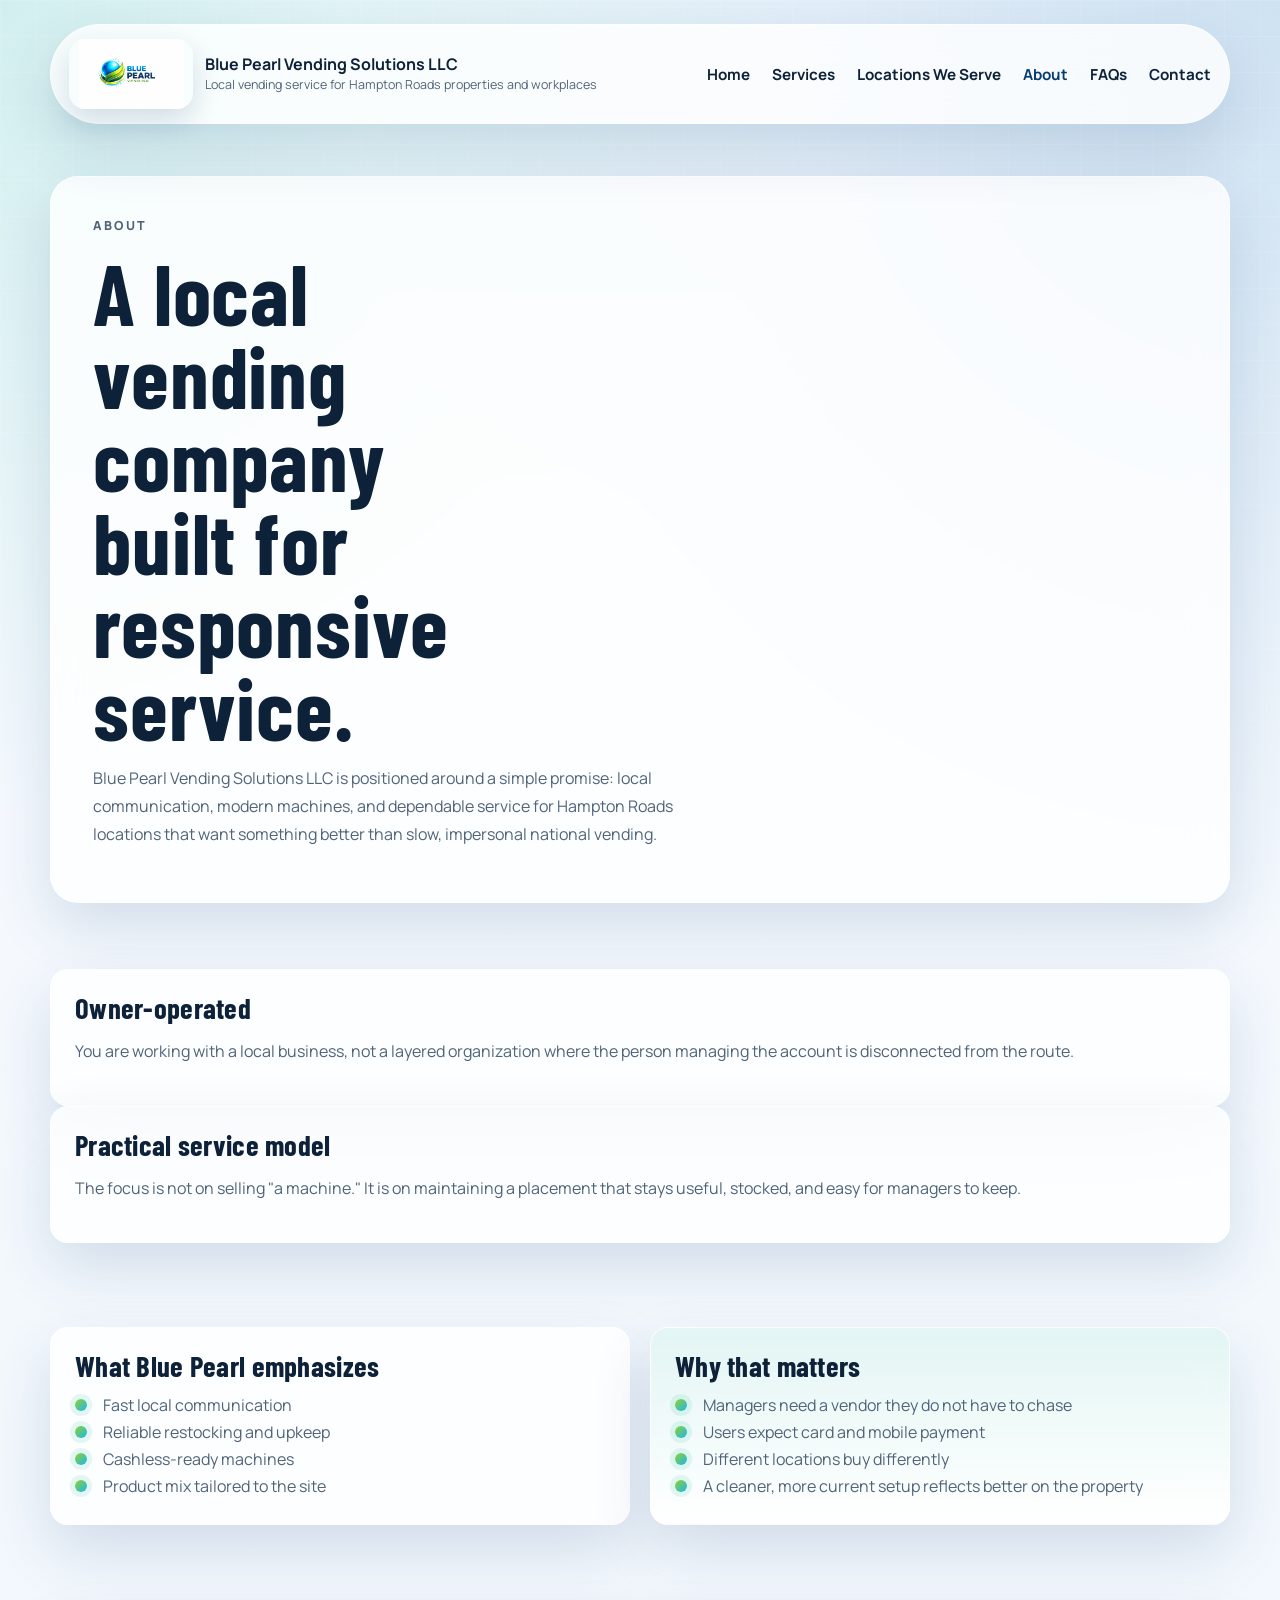
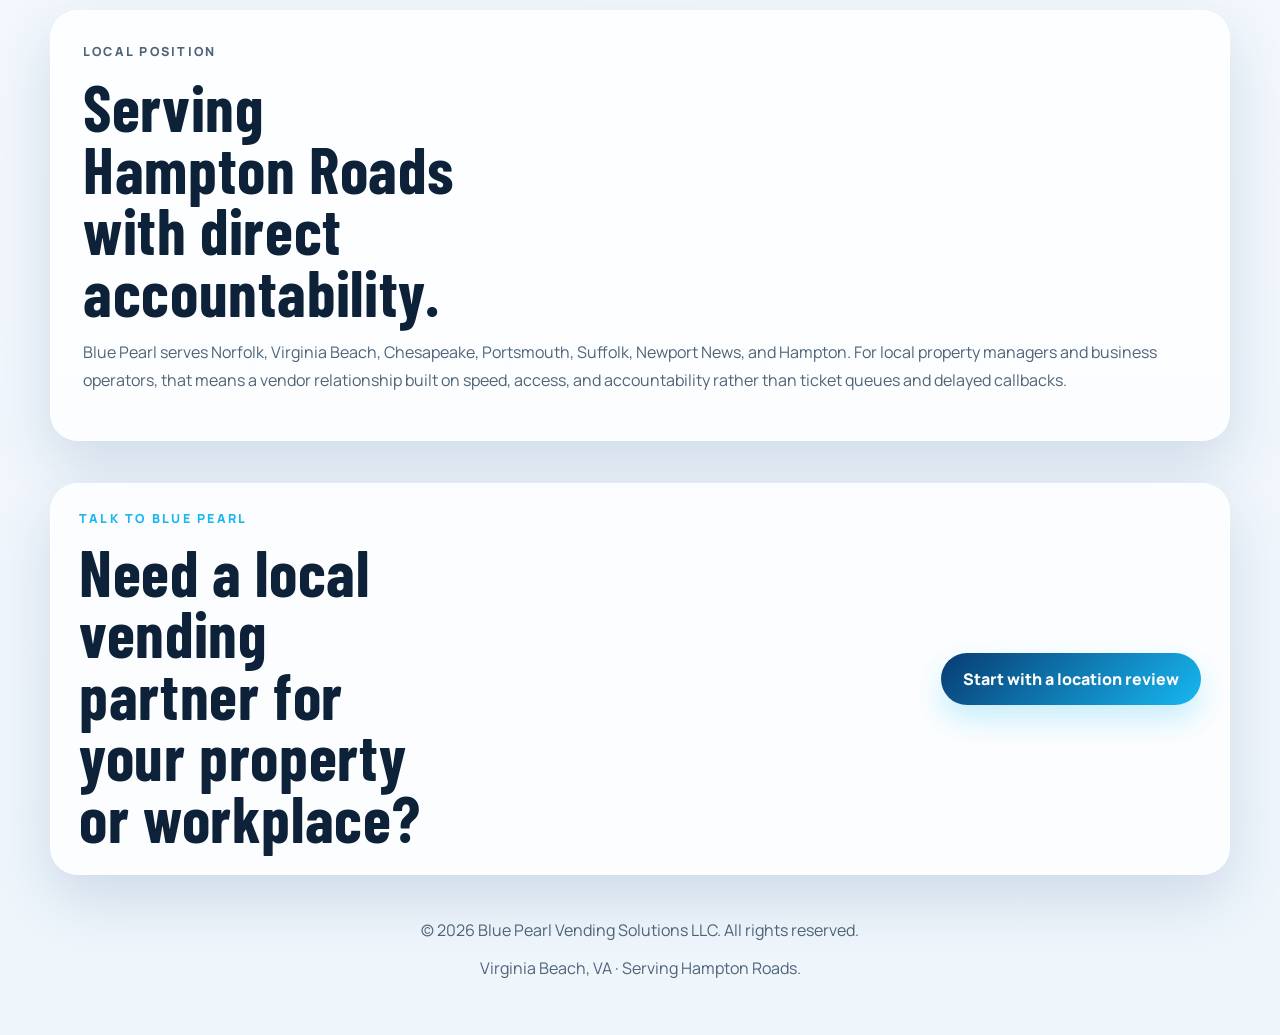
==== about.html @ 00f2899a "Expand site structure and improve conversion copy" ====
<!DOCTYPE html>
<html lang="en">
<head>
  <meta charset="UTF-8">
  <meta name="viewport" content="width=device-width, initial-scale=1.0">
  <meta name="theme-color" content="#0a2540">
  <title>About Blue Pearl Vending Solutions LLC</title>
  <meta name="description" content="Learn about Blue Pearl Vending Solutions LLC, a local owner-operated vending company serving Hampton Roads, Virginia.">
  <link rel="canonical" href="https://bluepearlvending.com/about.html">
  <link rel="icon" type="image/png" href="blue-pearl-logo-clean.png">
  <meta property="og:type" content="website">
  <meta property="og:site_name" content="Blue Pearl Vending Solutions LLC">
  <meta property="og:title" content="About Blue Pearl Vending Solutions LLC">
  <meta property="og:description" content="Local owner-operated vending company serving Hampton Roads with direct communication, cashless machines, and dependable restocking.">
  <meta property="og:url" content="https://bluepearlvending.com/about.html">
  <meta property="og:image" content="https://bluepearlvending.com/machine-lobby.png">
  <meta property="og:image:alt" content="Blue Pearl Vending machine in a lobby">
  <meta name="twitter:card" content="summary_large_image">
  <meta name="twitter:title" content="About Blue Pearl Vending Solutions LLC">
  <meta name="twitter:description" content="Local owner-operated vending service for Hampton Roads businesses and properties.">
  <meta name="twitter:image" content="https://bluepearlvending.com/machine-lobby.png">
  <link rel="preconnect" href="https://fonts.googleapis.com">
  <link rel="preconnect" href="https://fonts.gstatic.com" crossorigin>
  <link href="https://fonts.googleapis.com/css2?family=Barlow+Condensed:wght@500;700&family=Manrope:wght@400;500;700;800&display=swap" rel="stylesheet">
  <link rel="stylesheet" href="styles.css">
</head>
<body>
  <div class="page-shell">
    <header class="site-header">
      <a class="brand" href="index.html" aria-label="Blue Pearl Vending Solutions LLC home">
        <img class="brand-logo" src="blue-pearl-logo-clean.png" alt="Blue Pearl Vending Solutions LLC logo">
        <span class="brand-text">
          <strong>Blue Pearl Vending Solutions LLC</strong>
          <span>Local vending service for Hampton Roads properties and workplaces</span>
        </span>
      </a>
      <button class="nav-toggle" type="button" aria-expanded="false" aria-label="Toggle navigation">
        <span></span>
        <span></span>
        <span></span>
      </button>
      <nav class="site-nav">
        <a href="index.html">Home</a>
        <a href="services.html">Services</a>
        <a href="locations-we-serve.html">Locations We Serve</a>
        <a href="about.html">About</a>
        <a href="faqs.html">FAQs</a>
        <a href="contact.html">Contact</a>
      </nav>
    </header>

    <main>
      <section class="page-hero">
        <div class="page-hero-card">
          <p class="eyebrow">About</p>
          <h1>A local vending company built for responsive service.</h1>
          <p>
            Blue Pearl Vending Solutions LLC is positioned around a simple promise: local communication,
            modern machines, and dependable service for Hampton Roads locations that want something better than
            slow, impersonal national vending.
          </p>
        </div>
      </section>

      <section class="section">
        <div class="card-grid-2">
          <article class="info-card">
            <h3>Owner-operated</h3>
            <p>You are working with a local business, not a layered organization where the person managing the account is disconnected from the route.</p>
          </article>
          <article class="info-card">
            <h3>Practical service model</h3>
            <p>The focus is not on selling "a machine." It is on maintaining a placement that stays useful, stocked, and easy for managers to keep.</p>
          </article>
        </div>
      </section>

      <section class="section">
        <div class="split-grid">
          <div class="feature-panel">
            <h3>What Blue Pearl emphasizes</h3>
            <ul class="check-list">
              <li>Fast local communication</li>
              <li>Reliable restocking and upkeep</li>
              <li>Cashless-ready machines</li>
              <li>Product mix tailored to the site</li>
            </ul>
          </div>
          <div class="feature-panel accent-panel">
            <h3>Why that matters</h3>
            <ul class="check-list">
              <li>Managers need a vendor they do not have to chase</li>
              <li>Users expect card and mobile payment</li>
              <li>Different locations buy differently</li>
              <li>A cleaner, more current setup reflects better on the property</li>
            </ul>
          </div>
        </div>
      </section>

      <section class="section">
        <div class="text-panel">
          <p class="eyebrow">Local position</p>
          <h2>Serving Hampton Roads with direct accountability.</h2>
          <p>
            Blue Pearl serves Norfolk, Virginia Beach, Chesapeake, Portsmouth, Suffolk, Newport News, and Hampton.
            For local property managers and business operators, that means a vendor relationship built on speed,
            access, and accountability rather than ticket queues and delayed callbacks.
          </p>
        </div>
      </section>

      <section class="section cta-band">
        <div>
          <p class="eyebrow">Talk to Blue Pearl</p>
          <h2>Need a local vending partner for your property or workplace?</h2>
        </div>
        <a class="button button-primary" href="contact.html">Start with a location review</a>
      </section>
    </main>

    <footer class="site-footer">
      <p>&copy; <span id="year"></span> Blue Pearl Vending Solutions LLC. All rights reserved.</p>
      <p>Virginia Beach, VA · Serving Hampton Roads.</p>
    </footer>
  </div>

  <div class="mobile-cta">
    <a class="button button-secondary" href="tel:+17572510652">Call Blue Pearl</a>
    <a class="button button-primary" href="contact.html">Get Location Review</a>
  </div>

  <script src="script.js"></script>
</body>
</html>
---- styles.css ----
:root {
  --bg: #f5f8fc;
  --surface: rgba(255, 255, 255, 0.8);
  --surface-strong: #ffffff;
  --text: #0d2238;
  --muted: #4f6478;
  --line: rgba(13, 34, 56, 0.12);
  --primary: #18b7f1;
  --primary-deep: #073c72;
  --accent: #94d228;
  --shadow: 0 24px 60px rgba(7, 60, 114, 0.14);
  --radius-lg: 28px;
  --radius-md: 18px;
  --radius-sm: 12px;
  --max-width: 1180px;
}

* {
  box-sizing: border-box;
}

html {
  scroll-behavior: smooth;
}

body {
  margin: 0;
  font-family: "Manrope", sans-serif;
  color: var(--text);
  background:
    radial-gradient(circle at top left, rgba(37, 184, 165, 0.18), transparent 28%),
    radial-gradient(circle at top right, rgba(15, 111, 184, 0.18), transparent 32%),
    linear-gradient(180deg, #f8fbff 0%, #eef5fb 100%);
}

body::before {
  content: "";
  position: fixed;
  inset: 0;
  background-image:
    linear-gradient(rgba(255, 255, 255, 0.32) 1px, transparent 1px),
    linear-gradient(90deg, rgba(255, 255, 255, 0.32) 1px, transparent 1px);
  background-size: 36px 36px;
  pointer-events: none;
  opacity: 0.34;
}

.page-shell {
  position: relative;
  z-index: 1;
  width: min(calc(100% - 32px), var(--max-width));
  margin: 0 auto;
  padding: 24px 0 40px;
}

.site-header {
  display: flex;
  align-items: center;
  justify-content: space-between;
  gap: 24px;
  padding: 14px 18px;
  position: sticky;
  top: 16px;
  z-index: 10;
  background: rgba(255, 255, 255, 0.8);
  backdrop-filter: blur(18px);
  border: 1px solid rgba(255, 255, 255, 0.58);
  border-radius: 999px;
  box-shadow: var(--shadow);
}

.brand {
  display: inline-flex;
  align-items: center;
  gap: 12px;
  min-width: 0;
  color: var(--text);
  text-decoration: none;
}

.brand-logo {
  width: 124px;
  height: 70px;
  object-fit: contain;
  border-radius: 16px;
  box-shadow: 0 12px 28px rgba(7, 60, 114, 0.16);
  animation: floatLogo 6s ease-in-out infinite;
}

.brand-text {
  display: grid;
  line-height: 1.1;
}

.brand-text strong {
  font-size: 1rem;
}

.brand-text span {
  margin-top: 5px;
  font-size: 0.78rem;
  color: var(--muted);
}

.site-nav {
  display: flex;
  align-items: center;
  gap: 22px;
}

.site-nav a {
  color: var(--text);
  text-decoration: none;
  font-weight: 700;
  font-size: 0.95rem;
}

.site-nav a.is-active {
  color: var(--primary-deep);
}

.nav-toggle {
  display: none;
  width: 48px;
  height: 48px;
  border: 0;
  border-radius: 50%;
  background: #eaf3fb;
  cursor: pointer;
}

.nav-toggle span {
  display: block;
  width: 20px;
  height: 2px;
  margin: 4px auto;
  background: var(--text);
  border-radius: 999px;
}

.hero {
  display: grid;
  grid-template-columns: 1.05fr 0.95fr;
  gap: 28px;
  padding: 64px 0 36px;
  align-items: stretch;
}

.page-hero {
  padding: 52px 0 24px;
}

.page-hero-card {
  border-radius: var(--radius-lg);
  padding: 38px 42px;
  background: var(--surface);
  border: 1px solid rgba(255, 255, 255, 0.75);
  backdrop-filter: blur(18px);
  box-shadow: var(--shadow);
}

.page-hero-card p {
  max-width: 64ch;
  color: var(--muted);
  line-height: 1.75;
}

.hero-copy,
.hero-card,
.info-card,
.feature-panel,
.contact-card,
.timeline article,
.audience-card,
.machine-card,
.faq-card,
.proof-list article,
.cta-band {
  background: var(--surface);
  border: 1px solid rgba(255, 255, 255, 0.75);
  backdrop-filter: blur(18px);
  box-shadow: var(--shadow);
}

.hero-copy {
  border-radius: var(--radius-lg);
  padding: 42px;
  position: relative;
  overflow: hidden;
}

.hero-brand-panel {
  position: relative;
  z-index: 1;
  display: inline-flex;
  align-items: center;
  justify-content: center;
  width: min(100%, 340px);
  margin-bottom: 20px;
  padding: 10px 14px;
  border-radius: 22px;
  background: linear-gradient(180deg, rgba(255, 255, 255, 0.94), rgba(233, 241, 248, 0.94));
  border: 1px solid rgba(255, 255, 255, 0.92);
  box-shadow: 0 18px 36px rgba(7, 60, 114, 0.12);
}

.hero-brand-image {
  display: block;
  width: 100%;
  height: auto;
  border-radius: 14px;
}

.hero-aura {
  position: absolute;
  width: 340px;
  height: 340px;
  top: -120px;
  left: -120px;
  border-radius: 50%;
  background:
    radial-gradient(circle, rgba(24, 183, 241, 0.32) 0%, rgba(148, 210, 40, 0.22) 34%, rgba(24, 183, 241, 0.06) 58%, transparent 72%);
  filter: blur(8px);
  pointer-events: none;
  animation: pulseAura 8s ease-in-out infinite;
}

.eyebrow {
  margin: 0 0 14px;
  color: var(--primary);
  text-transform: uppercase;
  letter-spacing: 0.18em;
  font-size: 0.78rem;
  font-weight: 800;
}

h1,
h2,
h3 {
  margin: 0;
  font-family: "Barlow Condensed", sans-serif;
  line-height: 0.96;
  letter-spacing: 0.01em;
}

h1 {
  font-size: clamp(3rem, 8vw, 5.4rem);
  max-width: 11ch;
}

h2 {
  font-size: clamp(2.2rem, 5vw, 4rem);
  max-width: 13ch;
}

h3 {
  font-size: 1.8rem;
  margin-bottom: 12px;
}

.hero-text,
.info-card p,
.feature-panel li,
.timeline p,
.contact-section p,
.trust-strip p,
.trust-strip span,
.audience-card p,
.machine-card p,
.faq-card p,
.proof-copy > p:not(.eyebrow),
.proof-list span {
  color: var(--muted);
}

.hero-text {
  margin: 20px 0 0;
  max-width: 58ch;
  font-size: 1.05rem;
  line-height: 1.72;
}

.hero-actions {
  display: flex;
  flex-wrap: wrap;
  gap: 14px;
  margin: 28px 0;
}

.brand-ribbon {
  position: relative;
  z-index: 1;
  display: flex;
  flex-wrap: wrap;
  gap: 10px;
  margin-bottom: 22px;
}

.brand-ribbon span {
  padding: 9px 14px;
  border-radius: 999px;
  font-size: 0.84rem;
  font-weight: 800;
  letter-spacing: 0.08em;
  text-transform: uppercase;
  color: var(--primary-deep);
  background: linear-gradient(135deg, rgba(24, 183, 241, 0.14), rgba(148, 210, 40, 0.18));
  border: 1px solid rgba(24, 183, 241, 0.18);
}

.button {
  display: inline-flex;
  align-items: center;
  justify-content: center;
  min-height: 52px;
  padding: 0 22px;
  border: 0;
  border-radius: 999px;
  font: inherit;
  font-weight: 800;
  text-decoration: none;
  cursor: pointer;
  transition: transform 180ms ease, box-shadow 180ms ease, background 180ms ease;
}

.button:hover {
  transform: translateY(-2px);
}

.button-primary {
  color: #fff;
  background: linear-gradient(135deg, var(--primary-deep), var(--primary));
  box-shadow: 0 14px 30px rgba(24, 183, 241, 0.24);
}

.button-secondary {
  color: var(--text);
  background: rgba(255, 255, 255, 0.75);
  border: 1px solid var(--line);
}

.button-full {
  width: 100%;
}

.hero-points,
.check-list,
.machine-list {
  margin: 0;
  padding: 0;
  list-style: none;
}

.hero-points {
  display: grid;
  gap: 10px;
}

.hero-points li,
.check-list li,
.machine-list li {
  position: relative;
  padding-left: 28px;
}

.hero-points li::before,
.check-list li::before,
.machine-list li::before {
  content: "";
  position: absolute;
  left: 0;
  top: 0.45em;
  width: 12px;
  height: 12px;
  border-radius: 50%;
  background: linear-gradient(135deg, var(--accent), var(--primary));
  box-shadow: 0 0 0 5px rgba(37, 184, 165, 0.12);
}

.hero-card {
  border-radius: var(--radius-lg);
  padding: 0;
  display: grid;
  overflow: hidden;
  position: relative;
  min-height: 640px;
}

.hero-card::after {
  content: "";
  position: absolute;
  inset: 0;
  background: linear-gradient(180deg, rgba(7, 28, 46, 0.06), rgba(7, 28, 46, 0.7));
}

.hero-image,
.section-image {
  display: block;
  width: 100%;
  height: 100%;
  object-fit: cover;
}

.hero-overlay {
  position: absolute;
  left: 20px;
  right: 20px;
  bottom: 20px;
  z-index: 1;
}

.card-label {
  margin: 0 0 18px;
  text-transform: uppercase;
  letter-spacing: 0.16em;
  font-weight: 700;
  font-size: 0.8rem;
  color: rgba(255, 255, 255, 0.84);
}

.metric-grid {
  display: grid;
  gap: 12px;
}

.metric-grid article {
  padding: 16px 18px;
  border-radius: var(--radius-md);
  background: rgba(7, 28, 46, 0.62);
  border: 1px solid rgba(255, 255, 255, 0.16);
  backdrop-filter: blur(8px);
}

.metric-grid strong {
  display: block;
  color: #fff;
  font-family: "Barlow Condensed", sans-serif;
  font-size: 1.8rem;
  margin-bottom: 4px;
}

.metric-grid span {
  color: rgba(255, 255, 255, 0.84);
}

.trust-strip {
  display: flex;
  flex-wrap: wrap;
  align-items: center;
  gap: 16px;
  padding: 16px 24px;
  margin: 10px 0 34px;
  border-radius: 999px;
  background: rgba(255, 255, 255, 0.58);
  border: 1px solid rgba(255, 255, 255, 0.82);
}

.trust-strip p {
  margin: 0;
  font-weight: 800;
}

.trust-strip div {
  display: flex;
  flex-wrap: wrap;
  gap: 10px;
}

.trust-strip span {
  padding: 8px 14px;
  border-radius: 999px;
  background: rgba(13, 34, 56, 0.05);
  font-size: 0.92rem;
  font-weight: 700;
}

.impact-strip,
.card-grid,
.split-grid,
.audience-grid,
.machine-grid,
.faq-grid,
.timeline {
  display: grid;
  gap: 20px;
}

.impact-strip {
  grid-template-columns: repeat(4, minmax(0, 1fr));
  margin: 0 0 32px;
}

.impact-strip article {
  padding: 22px;
  border-radius: var(--radius-md);
}

.impact-strip strong {
  display: block;
  margin-bottom: 10px;
  font-family: "Barlow Condensed", sans-serif;
  font-size: 1.5rem;
  color: var(--primary-deep);
}

.impact-strip span {
  color: var(--muted);
  line-height: 1.68;
}

.section {
  padding: 42px 0;
}

.section-heading {
  margin-bottom: 22px;
}

.proof-section,
.contact-section {
  display: grid;
  grid-template-columns: 1fr 0.95fr;
  gap: 22px;
  align-items: center;
}

.proof-copy > p:not(.eyebrow) {
  max-width: 62ch;
  line-height: 1.75;
}

.proof-list {
  display: grid;
  gap: 14px;
  margin-top: 26px;
}

.proof-list article,
.info-card,
.feature-panel,
.contact-card,
.timeline article,
.audience-card,
.machine-card,
.faq-card {
  border-radius: var(--radius-md);
  padding: 24px;
}

.proof-list strong {
  display: block;
  margin-bottom: 6px;
}

.proof-list span,
.info-card p,
.feature-panel li,
.timeline p,
.contact-card p,
.audience-card p,
.machine-card p,
.faq-card p {
  line-height: 1.7;
}

.proof-image-wrap {
  height: 100%;
  min-height: 560px;
  overflow: hidden;
  border-radius: var(--radius-lg);
  box-shadow: var(--shadow);
}

.card-grid {
  grid-template-columns: repeat(3, minmax(0, 1fr));
}

.card-grid-2 {
  grid-template-columns: repeat(2, minmax(0, 1fr));
}

.split-grid {
  grid-template-columns: repeat(2, minmax(0, 1fr));
}

.audience-grid {
  grid-template-columns: repeat(3, minmax(0, 1fr));
}

.audience-grid-extended {
  grid-template-columns: repeat(3, minmax(0, 1fr));
}

.machine-grid {
  grid-template-columns: repeat(3, minmax(0, 1fr));
}

.faq-grid {
  grid-template-columns: repeat(2, minmax(0, 1fr));
}

.text-panel {
  border-radius: var(--radius-lg);
  padding: 30px 32px;
  background: var(--surface);
  border: 1px solid rgba(255, 255, 255, 0.75);
  box-shadow: var(--shadow);
}

.text-panel p,
.text-panel li {
  color: var(--muted);
  line-height: 1.75;
}

.text-panel ul {
  margin: 16px 0 0;
  padding-left: 20px;
}

.service-area-list {
  display: flex;
  flex-wrap: wrap;
  gap: 10px;
  margin-top: 18px;
}

.service-area-list span {
  padding: 10px 14px;
  border-radius: 999px;
  background: rgba(13, 34, 56, 0.05);
  color: var(--primary-deep);
  font-weight: 700;
}

.accent-panel {
  background:
    linear-gradient(180deg, rgba(37, 184, 165, 0.12), rgba(255, 255, 255, 0.82)),
    var(--surface);
}

.machine-card {
  position: relative;
  overflow: hidden;
}

.machine-card::before {
  content: "";
  position: absolute;
  inset: 0 0 auto 0;
  height: 5px;
  background: linear-gradient(90deg, var(--primary), var(--accent));
}

.machine-card-top {
  display: flex;
  flex-direction: column;
  gap: 10px;
  margin-bottom: 12px;
}

.machine-badge {
  align-self: flex-start;
  padding: 8px 12px;
  border-radius: 999px;
  background: rgba(7, 60, 114, 0.08);
  color: var(--primary-deep);
  font-size: 0.76rem;
  font-weight: 800;
  letter-spacing: 0.08em;
  text-transform: uppercase;
}

.machine-card-highlight {
  background:
    radial-gradient(circle at top right, rgba(148, 210, 40, 0.18), transparent 30%),
    linear-gradient(180deg, rgba(24, 183, 241, 0.08), rgba(255, 255, 255, 0.84));
}

.machine-list {
  margin-top: 18px;
  display: grid;
  gap: 10px;
}

.machine-list li {
  color: var(--muted);
  line-height: 1.65;
}

.timeline {
  grid-template-columns: repeat(4, minmax(0, 1fr));
  gap: 18px;
}

.timeline span {
  display: inline-flex;
  align-items: center;
  justify-content: center;
  width: 46px;
  height: 46px;
  margin-bottom: 16px;
  border-radius: 50%;
  background: linear-gradient(135deg, var(--primary-deep), var(--accent));
  color: #fff;
  font-family: "Barlow Condensed", sans-serif;
  font-size: 1.2rem;
}

.cta-band {
  border-radius: var(--radius-lg);
  padding: 26px 28px;
  display: flex;
  align-items: center;
  justify-content: space-between;
  gap: 20px;
}

.contact-copy {
  padding: 12px 0;
}

.contact-points {
  display: grid;
  gap: 14px;
  margin-top: 24px;
}

.contact-points article {
  padding: 18px 20px;
  border-radius: var(--radius-md);
  background: rgba(255, 255, 255, 0.56);
  border: 1px solid rgba(255, 255, 255, 0.72);
  box-shadow: 0 18px 36px rgba(7, 60, 114, 0.08);
}

.contact-points strong {
  display: block;
  margin-bottom: 6px;
  color: var(--primary-deep);
}

.contact-points a,
.contact-card a {
  color: var(--primary-deep);
}

.form-intro {
  margin-top: 0;
  margin-bottom: 18px;
}

.lead-form {
  display: grid;
  grid-template-columns: repeat(2, minmax(0, 1fr));
  gap: 14px;
}

.lead-form label {
  display: grid;
  gap: 8px;
  font-size: 0.95rem;
  font-weight: 700;
  color: var(--text);
}

.field-full {
  grid-column: 1 / -1;
}

.lead-form input,
.lead-form select,
.lead-form textarea {
  width: 100%;
  padding: 14px 16px;
  border: 1px solid rgba(13, 34, 56, 0.12);
  border-radius: 14px;
  background: rgba(255, 255, 255, 0.94);
  color: var(--text);
  font: inherit;
}

.lead-form input:focus,
.lead-form select:focus,
.lead-form textarea:focus {
  outline: 2px solid rgba(24, 183, 241, 0.22);
  border-color: rgba(24, 183, 241, 0.42);
}

.lead-form textarea {
  resize: vertical;
  min-height: 132px;
}

.form-note {
  grid-column: 1 / -1;
  margin: -2px 0 0;
  font-size: 0.9rem;
  color: var(--muted);
}

.site-footer {
  padding-top: 28px;
  color: var(--muted);
  text-align: center;
}

.site-footer a {
  color: var(--primary-deep);
}

.mobile-cta {
  position: fixed;
  left: 12px;
  right: 12px;
  bottom: 12px;
  z-index: 20;
  display: none;
  gap: 10px;
  padding: 10px;
  border-radius: 20px;
  background: rgba(255, 255, 255, 0.9);
  border: 1px solid rgba(255, 255, 255, 0.82);
  backdrop-filter: blur(18px);
  box-shadow: 0 20px 40px rgba(7, 60, 114, 0.18);
}

.mobile-cta .button {
  min-height: 48px;
}

.reveal {
  opacity: 0;
  transform: translateY(28px);
  transition: opacity 700ms ease, transform 700ms ease;
  will-change: opacity, transform;
}

.reveal.is-visible {
  opacity: 1;
  transform: translateY(0);
}

@keyframes floatLogo {
  0%,
  100% {
    transform: translateY(0);
  }

  50% {
    transform: translateY(-4px);
  }
}

@keyframes pulseAura {
  0%,
  100% {
    transform: scale(1);
    opacity: 0.9;
  }

  50% {
    transform: scale(1.08);
    opacity: 1;
  }
}

@media (max-width: 980px) {
  .hero,
  .card-grid-2,
  .contact-section,
  .timeline,
  .card-grid,
  .split-grid,
  .proof-section,
  .audience-grid,
  .impact-strip,
  .machine-grid,
  .faq-grid {
    grid-template-columns: 1fr;
  }

  .site-header {
    border-radius: 26px;
    align-items: flex-start;
    flex-wrap: wrap;
  }

  .nav-toggle {
    display: block;
    margin-left: auto;
  }

  .site-nav {
    display: none;
    width: 100%;
    padding-top: 8px;
    flex-direction: column;
    align-items: flex-start;
    gap: 14px;
  }

  .site-header.nav-open .site-nav {
    display: flex;
  }

  .hero-card {
    min-height: 420px;
  }

  .proof-image-wrap {
    min-height: 360px;
  }

  .cta-band {
    flex-direction: column;
    align-items: flex-start;
  }

  h1,
  h2 {
    max-width: none;
  }
}

@media (max-width: 640px) {
  .page-shell {
    width: min(calc(100% - 20px), var(--max-width));
    padding-top: 12px;
  }

  .site-header,
  .hero-copy,
  .page-hero-card,
  .text-panel,
  .info-card,
  .feature-panel,
  .timeline article,
  .contact-card,
  .audience-card,
  .machine-card,
  .faq-card,
  .proof-list article {
    padding-left: 18px;
    padding-right: 18px;
  }

  .hero {
    padding-top: 28px;
  }

  .brand {
    width: calc(100% - 60px);
  }

  .brand-logo {
    width: 96px;
    height: 58px;
  }

  .brand-text strong {
    font-size: 0.92rem;
  }

  .brand-text span {
    font-size: 0.72rem;
  }

  .hero-aura {
    width: 240px;
    height: 240px;
    top: -70px;
    left: -70px;
  }

  .hero-actions,
  .lead-form {
    grid-template-columns: 1fr;
    flex-direction: column;
  }

  .hero-overlay {
    left: 14px;
    right: 14px;
    bottom: 14px;
  }

  .button {
    width: 100%;
  }

  .trust-strip {
    border-radius: 24px;
  }

  .mobile-cta {
    display: grid;
    grid-template-columns: 1fr 1.2fr;
  }

  .site-footer {
    padding-bottom: 88px;
  }
}
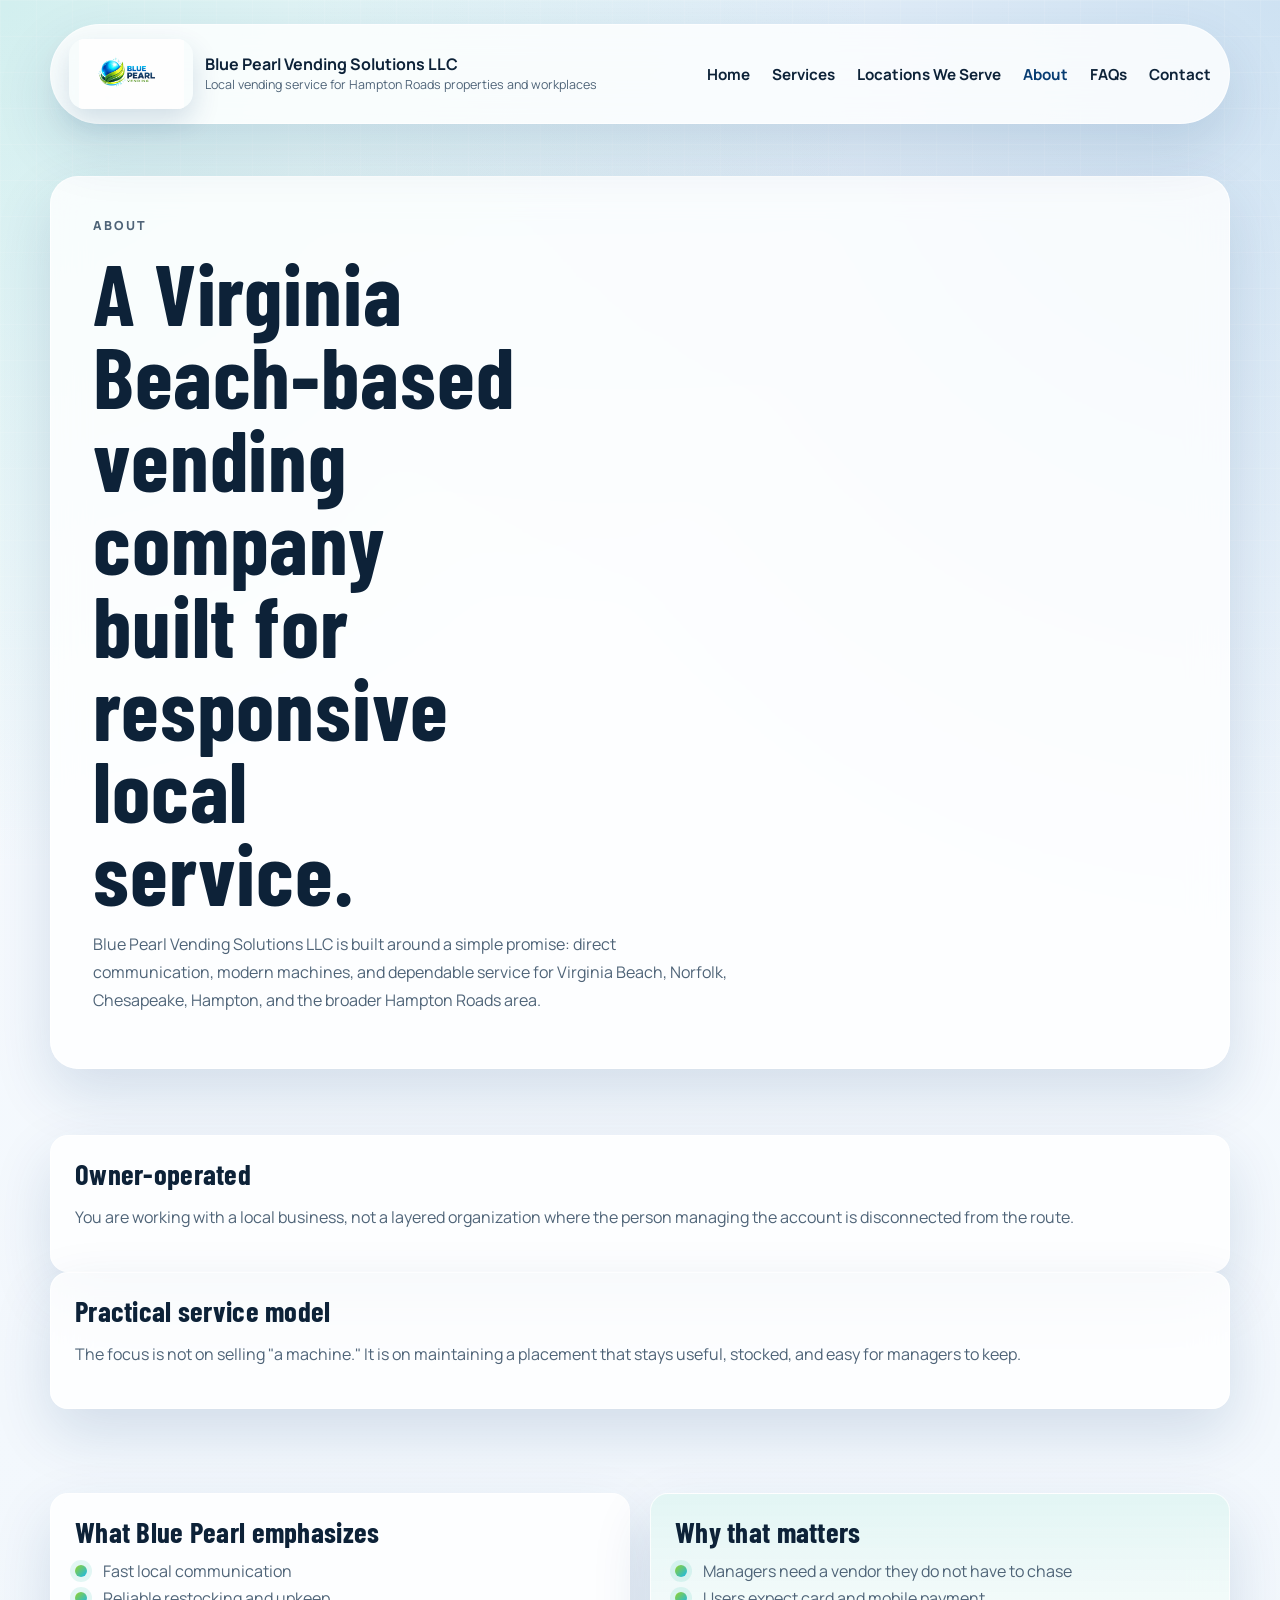
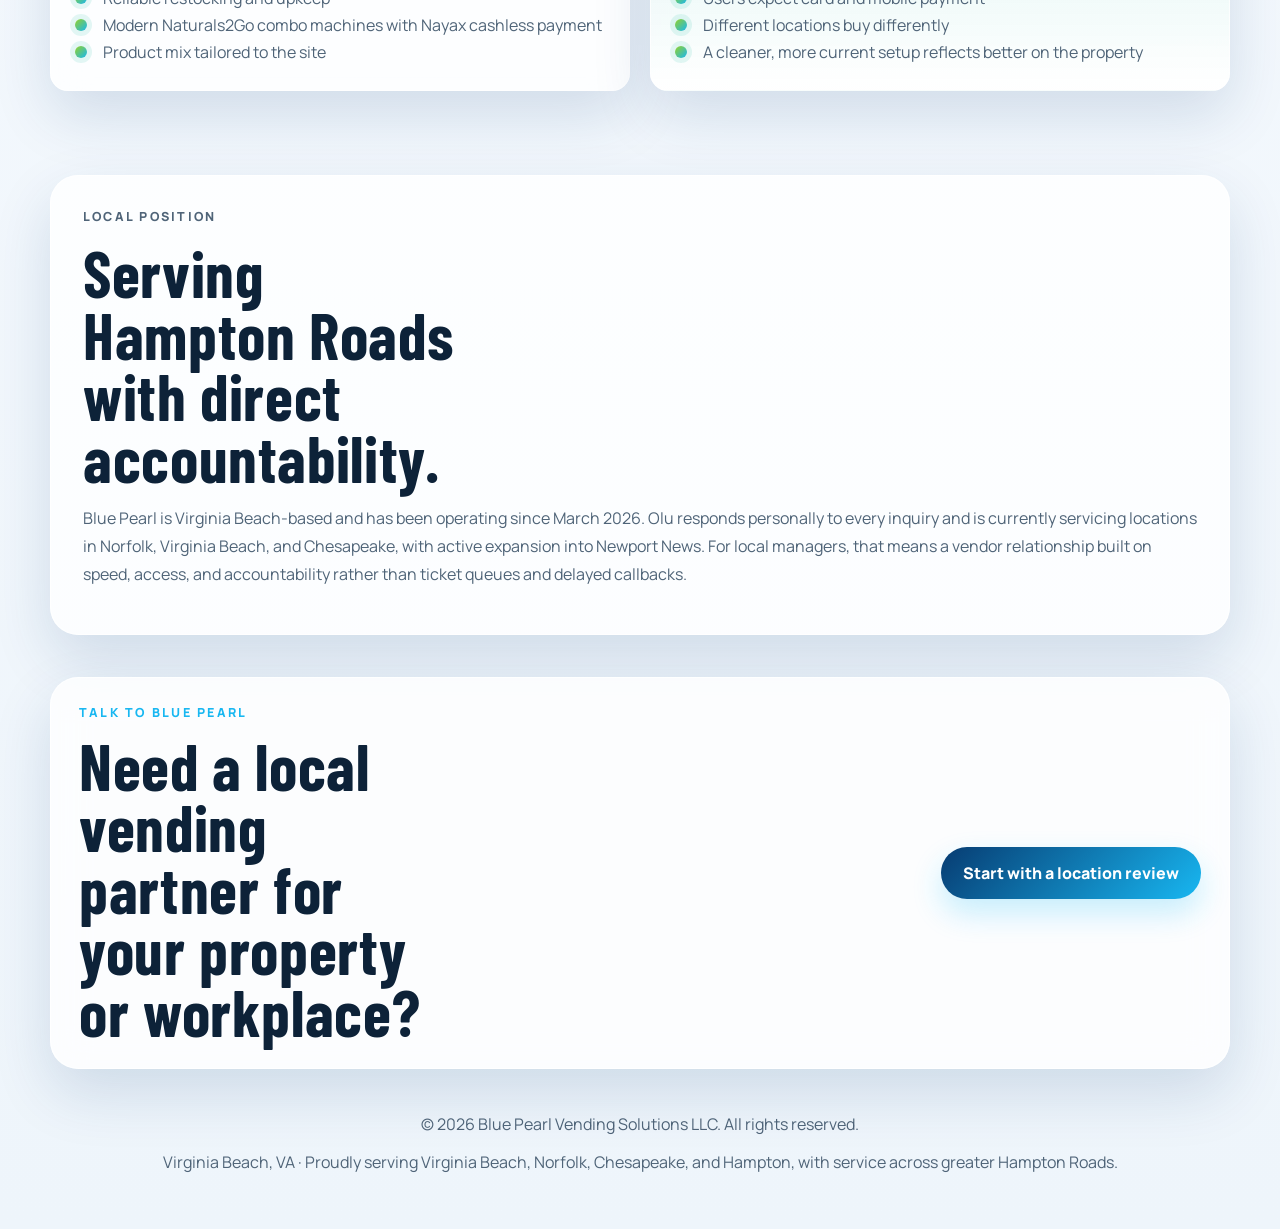
==== commit 266288d6: "Rewrite site copy for local conversion focus" ====
--- a/about.html
+++ b/about.html
@@ -53,11 +53,11 @@
       <section class="page-hero">
         <div class="page-hero-card">
           <p class="eyebrow">About</p>
-          <h1>A local vending company built for responsive service.</h1>
+          <h1>A Virginia Beach-based vending company built for responsive local service.</h1>
           <p>
-            Blue Pearl Vending Solutions LLC is positioned around a simple promise: local communication,
-            modern machines, and dependable service for Hampton Roads locations that want something better than
-            slow, impersonal national vending.
+            Blue Pearl Vending Solutions LLC is built around a simple promise: direct communication,
+            modern machines, and dependable service for Virginia Beach, Norfolk, Chesapeake, Hampton, and the
+            broader Hampton Roads area.
           </p>
         </div>
       </section>
@@ -82,7 +82,7 @@
             <ul class="check-list">
               <li>Fast local communication</li>
               <li>Reliable restocking and upkeep</li>
-              <li>Cashless-ready machines</li>
+              <li>Modern Naturals2Go combo machines with Nayax cashless payment</li>
               <li>Product mix tailored to the site</li>
             </ul>
           </div>
@@ -103,8 +103,9 @@
           <p class="eyebrow">Local position</p>
           <h2>Serving Hampton Roads with direct accountability.</h2>
           <p>
-            Blue Pearl serves Norfolk, Virginia Beach, Chesapeake, Portsmouth, Suffolk, Newport News, and Hampton.
-            For local property managers and business operators, that means a vendor relationship built on speed,
+            Blue Pearl is Virginia Beach-based and has been operating since March 2026. Olu responds personally
+            to every inquiry and is currently servicing locations in Norfolk, Virginia Beach, and Chesapeake, with
+            active expansion into Newport News. For local managers, that means a vendor relationship built on speed,
             access, and accountability rather than ticket queues and delayed callbacks.
           </p>
         </div>
@@ -121,7 +122,7 @@
 
     <footer class="site-footer">
       <p>&copy; <span id="year"></span> Blue Pearl Vending Solutions LLC. All rights reserved.</p>
-      <p>Virginia Beach, VA · Serving Hampton Roads.</p>
+      <p>Virginia Beach, VA · Proudly serving Virginia Beach, Norfolk, Chesapeake, and Hampton, with service across greater Hampton Roads.</p>
     </footer>
   </div>
 
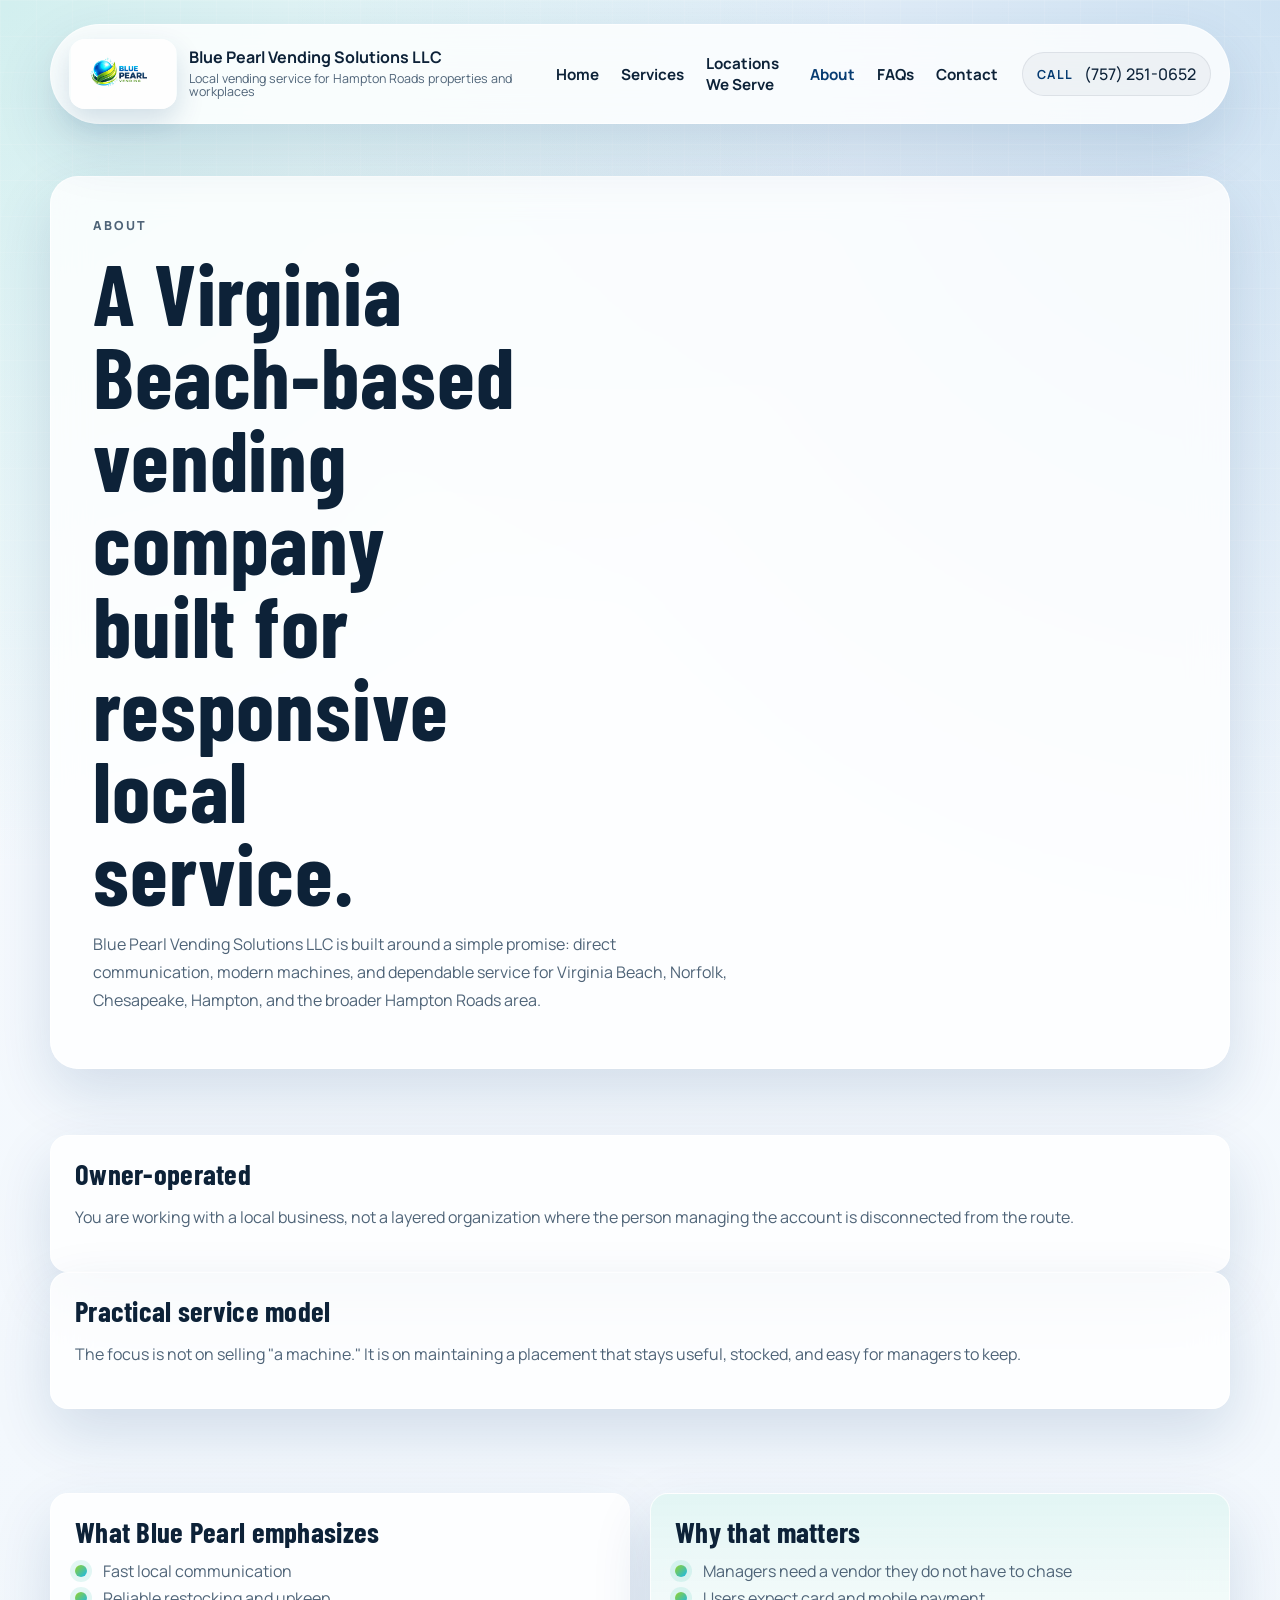
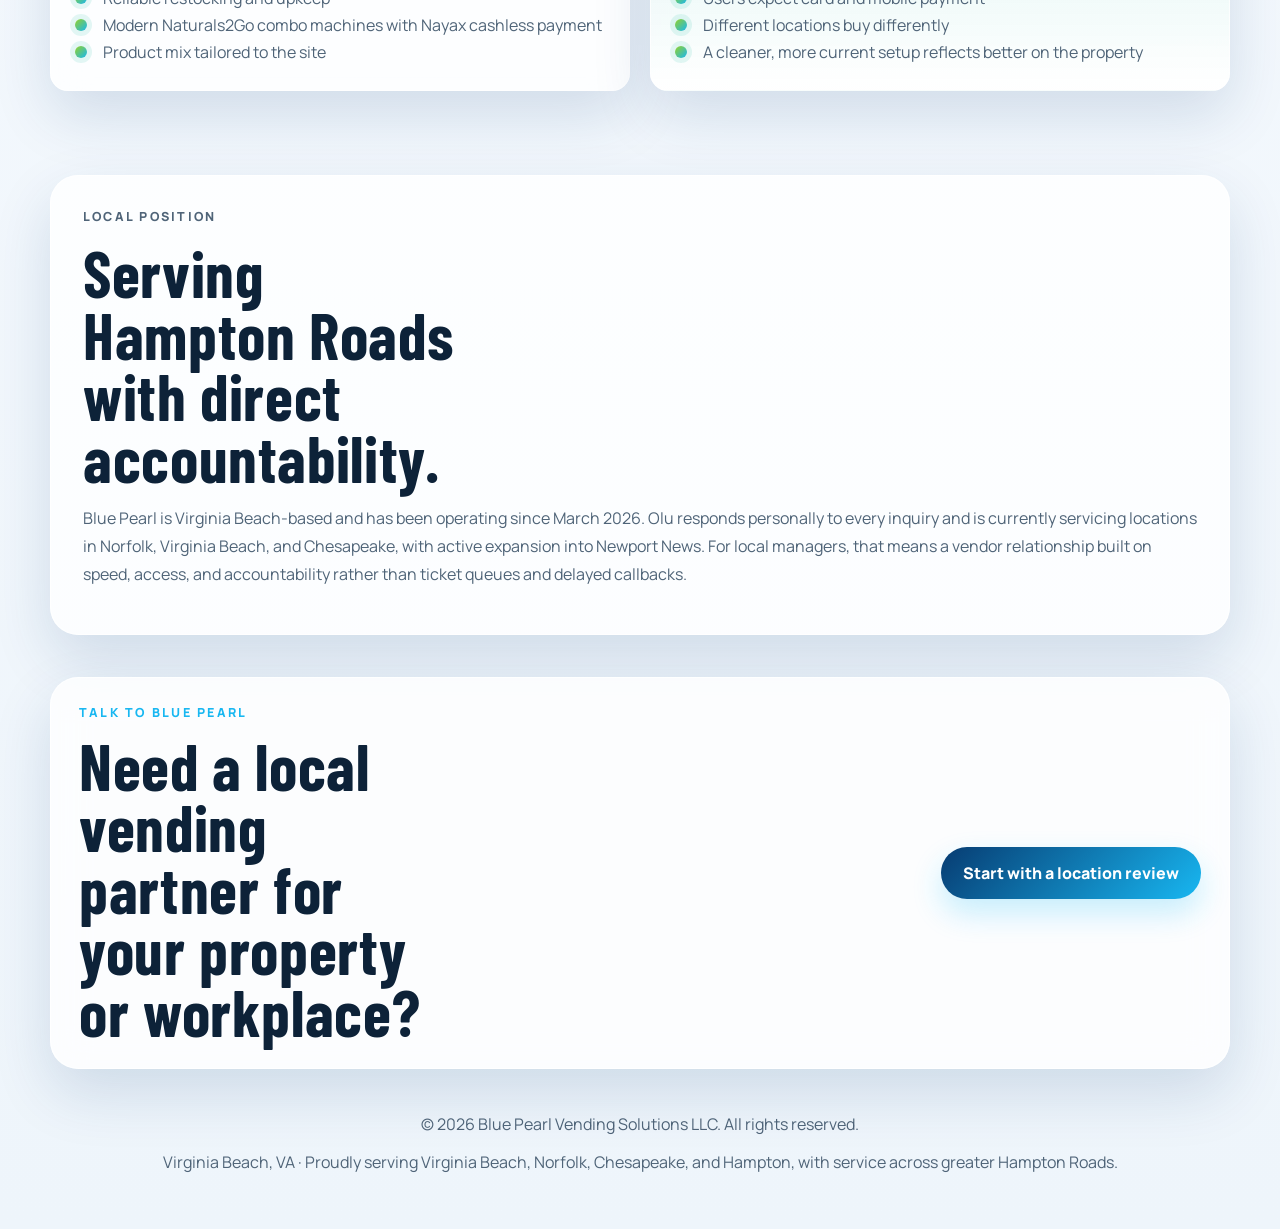
==== commit 9f0a3551: "Add phone number to site header" ====
--- a/about.html
+++ b/about.html
@@ -47,6 +47,10 @@
         <a href="faqs.html">FAQs</a>
         <a href="contact.html">Contact</a>
       </nav>
+
+      <a class="header-phone" href="tel:+17572510652" aria-label="Call Blue Pearl Vending">
+        <span class="header-phone-label">Call</span> (757) 251-0652
+      </a>
     </header>
 
     <main>
--- a/styles.css
+++ b/styles.css
@@ -119,6 +119,32 @@
   color: var(--primary-deep);
 }
 
+.header-phone {
+  display: inline-flex;
+  align-items: center;
+  gap: 10px;
+  color: inherit;
+  text-decoration: none;
+  font-weight: 500;
+  padding: 10px 14px;
+  border-radius: 999px;
+  background: rgba(13, 34, 56, 0.04);
+  border: 1px solid rgba(13, 34, 56, 0.08);
+  white-space: nowrap;
+}
+
+.header-phone:hover {
+  background: rgba(13, 34, 56, 0.06);
+}
+
+.header-phone-label {
+  font-weight: 700;
+  color: var(--primary-deep);
+  text-transform: uppercase;
+  letter-spacing: 0.12em;
+  font-size: 0.78rem;
+}
+
 .nav-toggle {
   display: none;
   width: 48px;
@@ -750,6 +776,12 @@
   margin-bottom: 18px;
 }
 
+.form-helper {
+  margin: 0 0 10px;
+  color: var(--muted);
+  line-height: 1.65;
+}
+
 .lead-form {
   display: grid;
   grid-template-columns: repeat(2, minmax(0, 1fr));
@@ -923,6 +955,12 @@
   }
 }
 
+@media (max-width: 900px) {
+  .header-phone {
+    display: none;
+  }
+}
+
 @media (max-width: 640px) {
   .page-shell {
     width: min(calc(100% - 20px), var(--max-width));
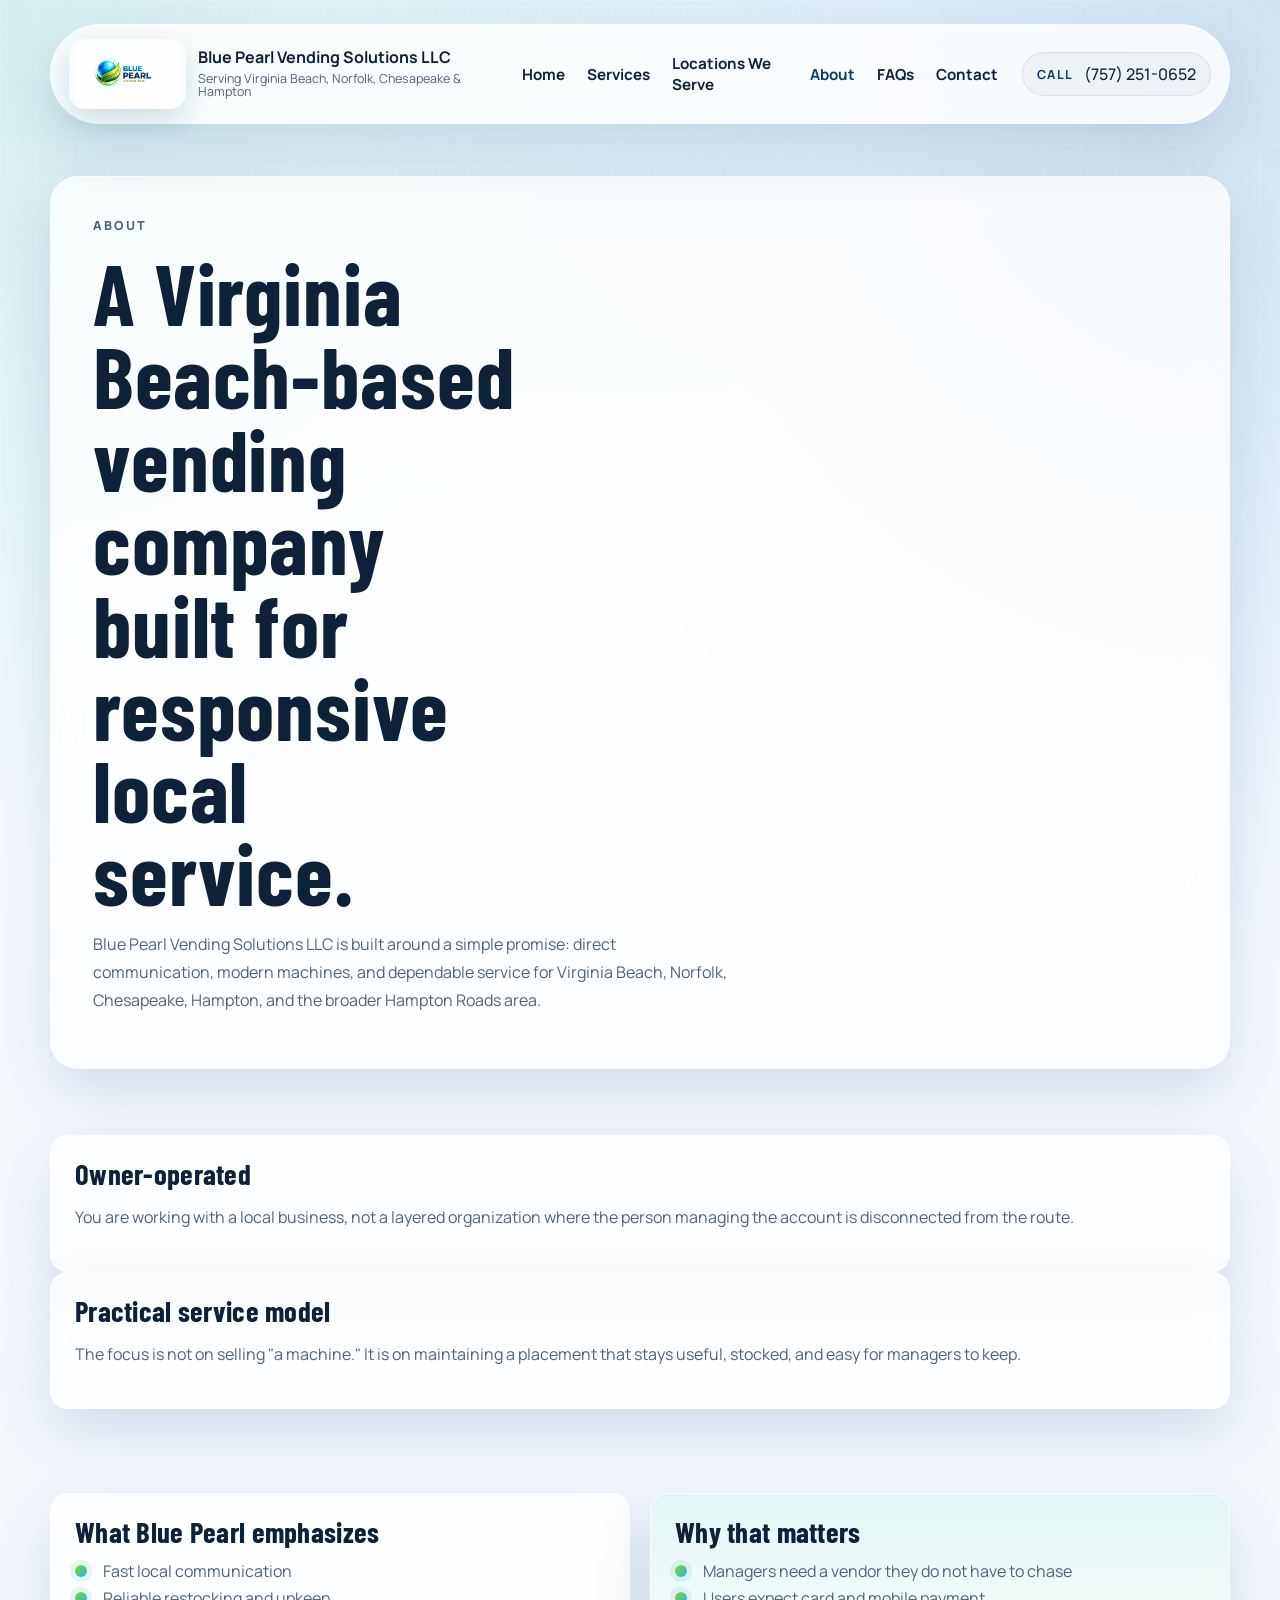
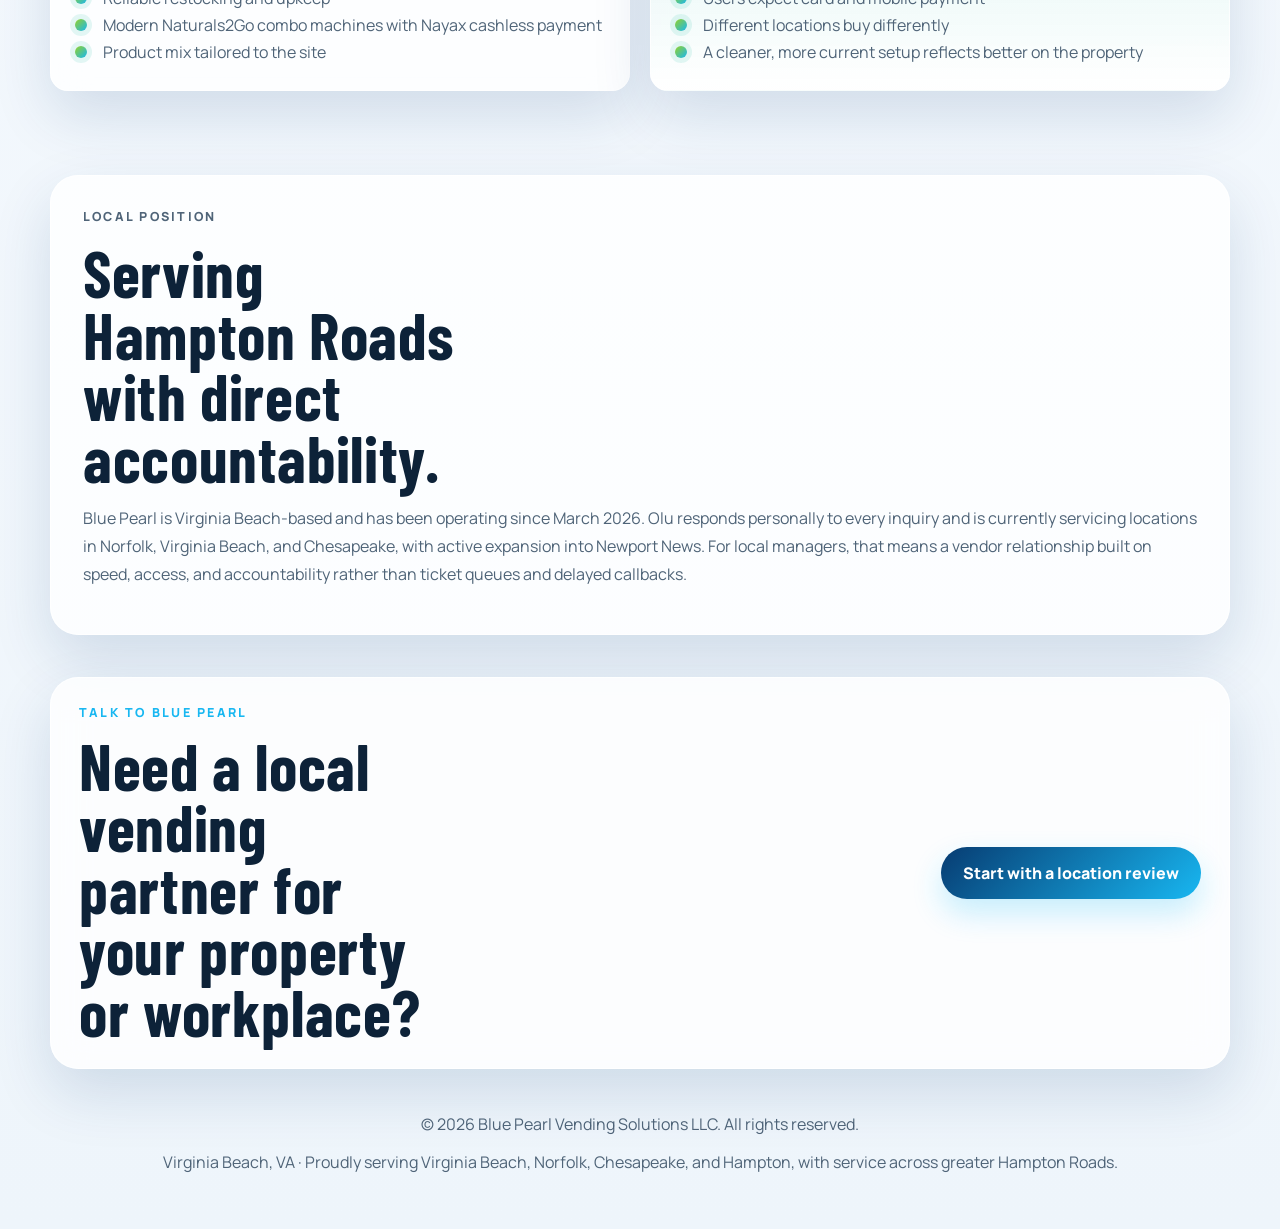
==== commit fc08f425: "Update brand tagline to lead with core cities" ====
--- a/about.html
+++ b/about.html
@@ -31,7 +31,7 @@
         <img class="brand-logo" src="blue-pearl-logo-clean.png" alt="Blue Pearl Vending Solutions LLC logo">
         <span class="brand-text">
           <strong>Blue Pearl Vending Solutions LLC</strong>
-          <span>Local vending service for Hampton Roads properties and workplaces</span>
+          <span>Serving Virginia Beach, Norfolk, Chesapeake &amp; Hampton</span>
         </span>
       </a>
       <button class="nav-toggle" type="button" aria-expanded="false" aria-label="Toggle navigation">
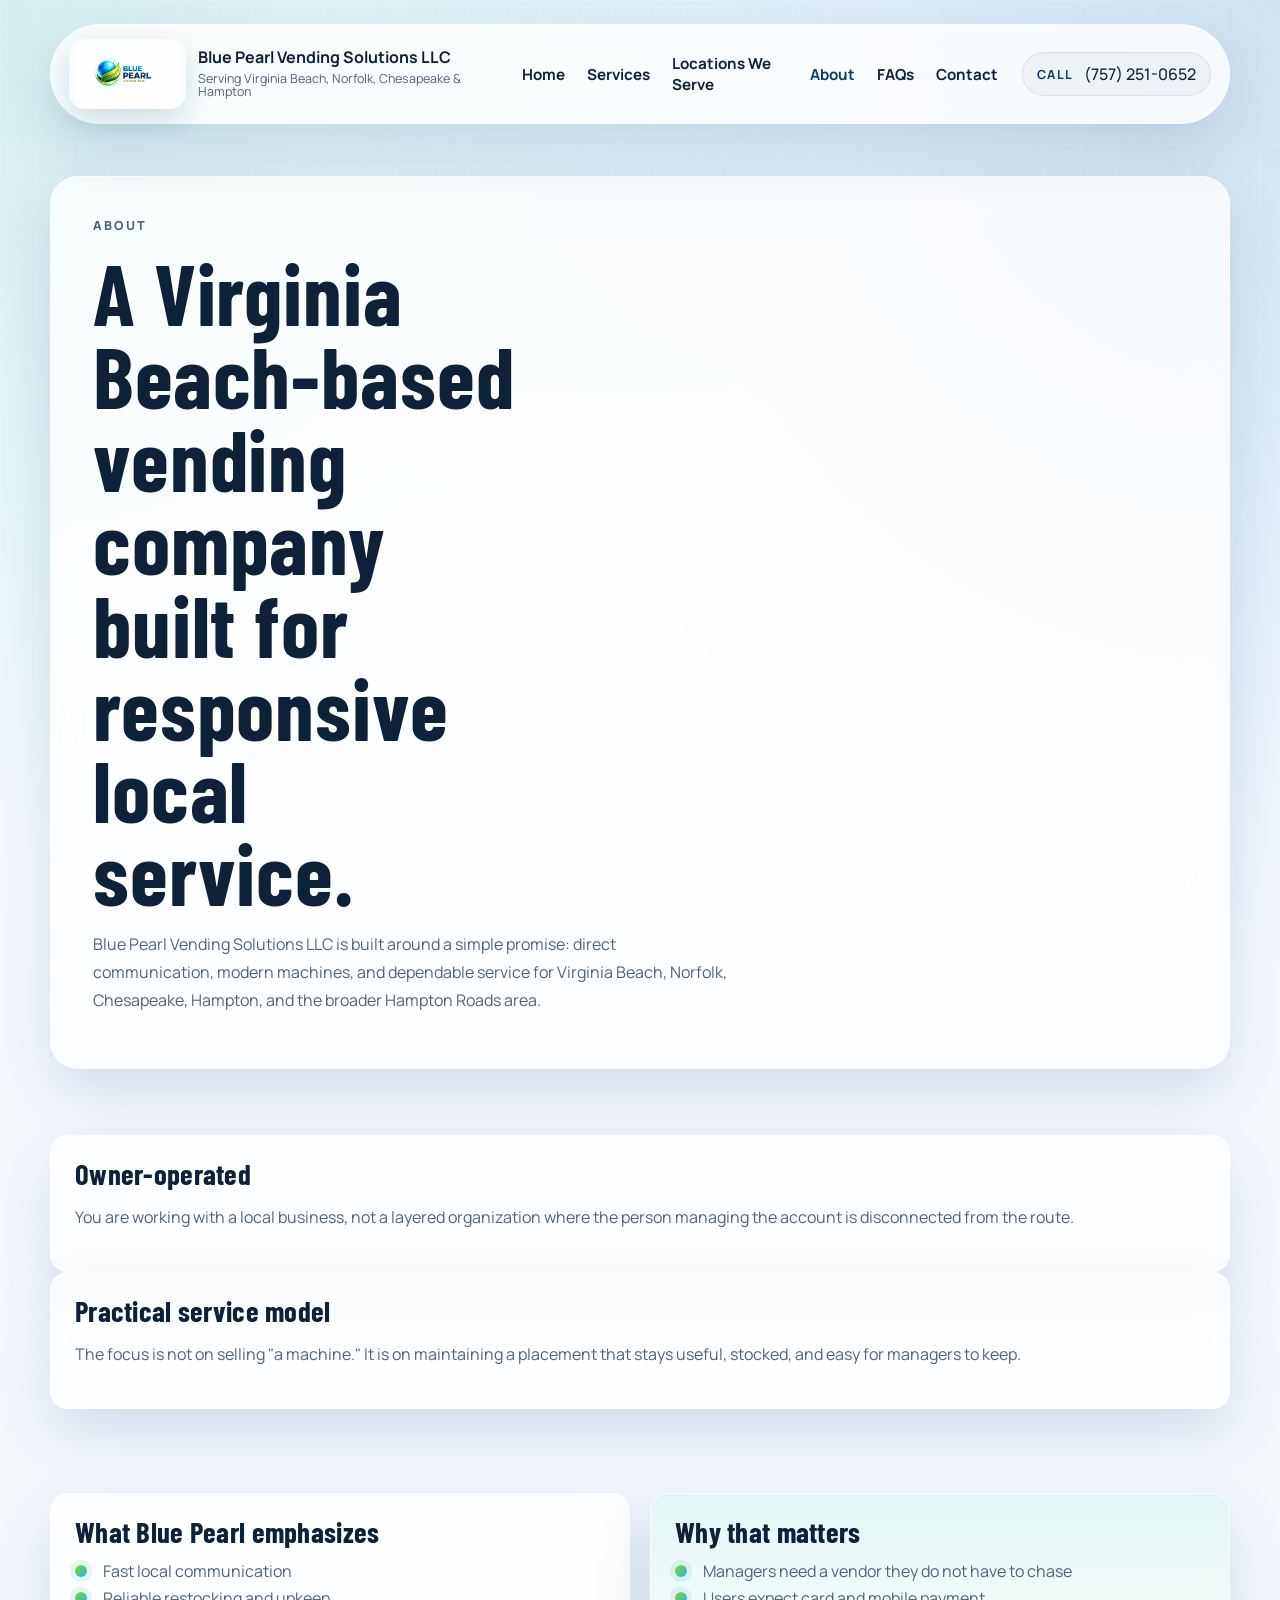
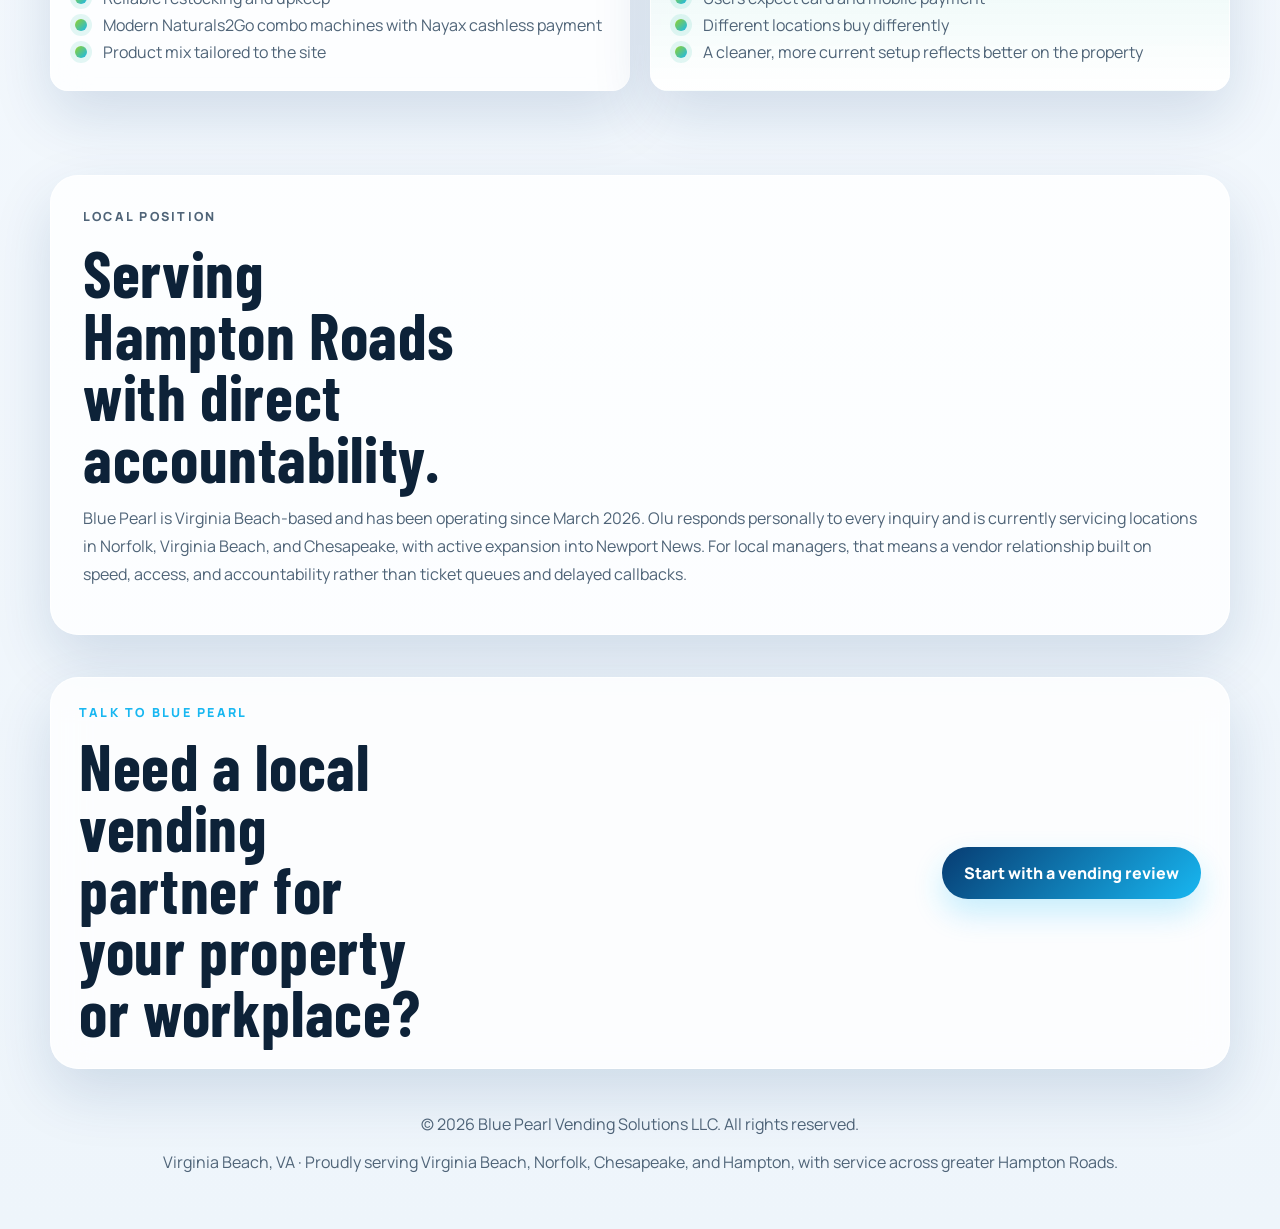
==== commit afef21c4: "Convert site into lead funnel and add quote flow" ====
--- a/about.html
+++ b/about.html
@@ -1,6 +1,14 @@
 <!DOCTYPE html>
 <html lang="en">
 <head>
+  <!-- Google tag (gtag.js) -->
+  <script async src="https://www.googletagmanager.com/gtag/js?id=G-F6CY948NH0"></script>
+  <script>
+    window.dataLayer = window.dataLayer || [];
+    function gtag(){dataLayer.push(arguments);}
+    gtag('js', new Date());
+    gtag('config', 'G-F6CY948NH0');
+  </script>
   <meta charset="UTF-8">
   <meta name="viewport" content="width=device-width, initial-scale=1.0">
   <meta name="theme-color" content="#0a2540">
@@ -120,19 +128,19 @@
           <p class="eyebrow">Talk to Blue Pearl</p>
           <h2>Need a local vending partner for your property or workplace?</h2>
         </div>
-        <a class="button button-primary" href="contact.html">Start with a location review</a>
+        <a class="button button-primary" href="quote.html" data-quote-cta="about_cta">Start with a vending review</a>
       </section>
     </main>
 
     <footer class="site-footer">
       <p>&copy; <span id="year"></span> Blue Pearl Vending Solutions LLC. All rights reserved.</p>
-      <p>Virginia Beach, VA · Proudly serving Virginia Beach, Norfolk, Chesapeake, and Hampton, with service across greater Hampton Roads.</p>
+      <p>Virginia Beach, VA &middot; Proudly serving Virginia Beach, Norfolk, Chesapeake, and Hampton, with service across greater Hampton Roads.</p>
     </footer>
   </div>
 
   <div class="mobile-cta">
-    <a class="button button-secondary" href="tel:+17572510652">Call Blue Pearl</a>
-    <a class="button button-primary" href="contact.html">Get Location Review</a>
+    <a class="button button-secondary" href="tel:+17572510652">Call/Text</a>
+    <a class="button button-primary" href="quote.html" data-quote-cta="mobile_sticky">Get Review</a>
   </div>
 
   <script src="script.js"></script>
--- a/styles.css
+++ b/styles.css
@@ -322,6 +322,10 @@
   margin-bottom: 22px;
 }
 
+.hero-copy .button-secondary[href^="tel:"] {
+  border-color: rgba(7, 60, 114, 0.12);
+}
+
 .brand-ribbon span {
   padding: 9px 14px;
   border-radius: 999px;
@@ -498,6 +502,36 @@
   background: rgba(13, 34, 56, 0.05);
   font-size: 0.92rem;
   font-weight: 700;
+}
+
+.trust-badges {
+  display: grid;
+  grid-template-columns: repeat(3, minmax(0, 1fr));
+  gap: 16px;
+  margin: 0 0 34px;
+}
+
+.trust-badges article {
+  padding: 18px 20px;
+  border-radius: var(--radius-md);
+  background: rgba(255, 255, 255, 0.58);
+  border: 1px solid rgba(255, 255, 255, 0.82);
+  box-shadow: 0 18px 36px rgba(7, 60, 114, 0.08);
+}
+
+.trust-badges strong {
+  display: block;
+  margin-bottom: 8px;
+  font-family: "Barlow Condensed", sans-serif;
+  font-size: 1.5rem;
+  color: var(--primary-deep);
+  letter-spacing: 0.01em;
+}
+
+.trust-badges span {
+  display: block;
+  color: var(--muted);
+  line-height: 1.65;
 }
 
 .impact-strip,
@@ -859,6 +893,8 @@
 
 .mobile-cta .button {
   min-height: 48px;
+  padding-left: 12px;
+  padding-right: 12px;
 }
 
 .reveal {
@@ -909,6 +945,10 @@
   .impact-strip,
   .machine-grid,
   .faq-grid {
+    grid-template-columns: 1fr;
+  }
+
+  .trust-badges {
     grid-template-columns: 1fr;
   }
 
